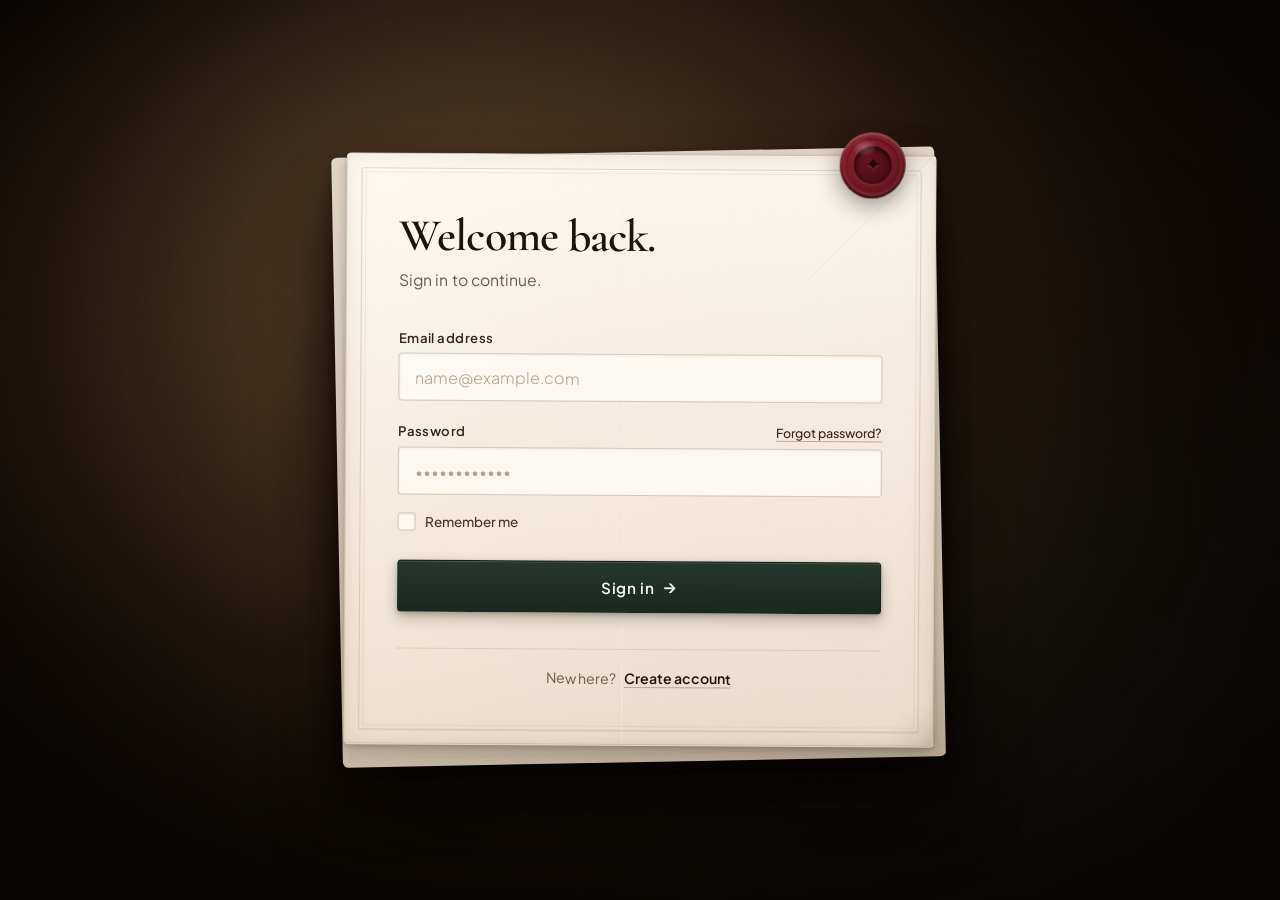
==== index.html @ 602f5639 "feat: add responsive Victorian login experience" ====
<!DOCTYPE html>
<html lang="en">
<head>
  <meta charset="UTF-8">
  <meta name="viewport" content="width=device-width, initial-scale=1.0">
  <meta name="description" content="Sign in to your account.">
  <title>Sign In</title>
  <link rel="preconnect" href="https://fonts.googleapis.com">
  <link rel="preconnect" href="https://fonts.gstatic.com" crossorigin>
  <link href="https://fonts.googleapis.com/css2?family=Cormorant+Garamond:ital,wght@0,500;0,600;0,700;1,500;1,600&family=Plus+Jakarta+Sans:wght@400;500;600;700&display=swap" rel="stylesheet">
  <link rel="stylesheet" href="style.css">
</head>
<body>
  <!-- Atmospheric Writing Desk Viewport -->
  <div class="desk-viewport">
    
    <!-- Directional Evening Lamp Illumination Falling Across the Desk -->
    <div class="desk-lamp-glow" aria-hidden="true"></div>
    <div class="desk-wood-grain" aria-hidden="true"></div>
    <div class="desk-vignette" aria-hidden="true"></div>

    <!-- The Correspondence Composition -->
    <main class="correspondence-scene">
      
      <!-- Backing Paper Layer (Physical Depth & Natural Offset) -->
      <div class="paper-backing-layer" aria-hidden="true">
        <div class="backing-border"></div>
      </div>

      <!-- Main Object: Preserved Stationery Sheet -->
      <article class="parchment-sheet" aria-labelledby="page-headline">
        
        <!-- Physical Paper Texture, Faint Creases, Corner Curl & Edge Aging -->
        <div class="paper-surface-tooth" aria-hidden="true"></div>
        <div class="paper-crease-vertical" aria-hidden="true"></div>
        <div class="paper-crease-diagonal" aria-hidden="true"></div>
        <div class="paper-edge-shading" aria-hidden="true"></div>
        <div class="paper-corner-curl" aria-hidden="true"></div>
        <div class="paper-lamp-sheen" aria-hidden="true"></div>
        <div class="letterpress-ornamental-frame" aria-hidden="true"></div>

        <!-- Tactile Rich Burgundy Wax Seal (Physical Pressed Paper Overlap) -->
        <aside class="wax-seal" aria-label="Wax Seal Accent">
          <div class="seal-wax-disc">
            <div class="seal-wax-rim" aria-hidden="true"></div>
            <div class="seal-crest-center">
              <span class="seal-monogram" aria-hidden="true">✦</span>
            </div>
            <div class="seal-shimmer" aria-hidden="true"></div>
          </div>
        </aside>

        <!-- Interior Content Surface -->
        <div class="sheet-content">
          
          <!-- Editorial Heading Hierarchy -->
          <header class="sheet-header">
            <div class="titles-block">
              <h1 id="page-headline" class="headline-text">Welcome back.</h1>
              <p class="subheadline-text">Sign in to continue.</p>
            </div>
          </header>

          <!-- Modern Authentication Form on Fine Parchment -->
          <form class="sheet-form" action="#" method="POST" novalidate>
            
            <!-- Email Address Field -->
            <div class="form-row">
              <label for="email" class="ink-label">Email address</label>
              <div class="ink-input-wrapper">
                <input 
                  type="email" 
                  id="email" 
                  name="email" 
                  class="ink-input" 
                  placeholder="name@example.com" 
                  autocomplete="username" 
                  spellcheck="false"
                  required
                >
                <span class="ink-ruling-glow" aria-hidden="true"></span>
              </div>
            </div>

            <!-- Password Field -->
            <div class="form-row">
              <div class="label-split">
                <label for="password" class="ink-label">Password</label>
                <a href="#forgot" class="ink-link ink-link--aside">Forgot password?</a>
              </div>
              <div class="ink-input-wrapper">
                <input 
                  type="password" 
                  id="password" 
                  name="password" 
                  class="ink-input" 
                  placeholder="••••••••••••" 
                  autocomplete="current-password" 
                  required
                >
                <span class="ink-ruling-glow" aria-hidden="true"></span>
              </div>
            </div>

            <!-- Remember me auxiliary option -->
            <div class="form-auxiliary">
              <label class="parchment-checkbox" for="remember-me">
                <input type="checkbox" id="remember-me" name="remember" class="checkbox-native">
                <span class="checkbox-box" aria-hidden="true">
                  <svg class="checkbox-tick" viewBox="0 0 14 14" fill="none">
                    <path d="M2.5 7.5L5.5 10.5L11.5 3.5" stroke="currentColor" stroke-width="1.8" stroke-linecap="round" stroke-linejoin="round"/>
                  </svg>
                </span>
                <span class="checkbox-text">Remember me</span>
              </label>
            </div>

            <!-- Primary Action Button -->
            <div class="form-action">
              <button type="submit" class="sheet-button" id="signin-button">
                <span class="btn-text">Sign in</span>
                <span class="btn-arrow" aria-hidden="true">→</span>
              </button>
            </div>

          </form>

          <!-- Sheet Footer Navigation -->
          <footer class="sheet-footer">
            <div class="navigation-switch">
              <span class="switch-prompt">New here?</span>
              <a href="register.html" class="ink-link ink-link--prominent" id="register-nav-link">Create account</a>
            </div>
          </footer>

        </div>
      </article>

    </main>
  </div>
</body>
</html>
---- style.css ----
/* ==========================================================================
   THE CORRESPONDENCE AUTHENTICATION SYSTEM
   Physical Parchment Stationery on a Victorian Writing Desk
   Strictly Pure CSS3 — Zero JavaScript / Frameworks
   ========================================================================== */

/* --------------------------------------------------------------------------
   1. DESIGN TOKENS & TYPOGRAPHY
   -------------------------------------------------------------------------- */
:root {
  /* Victorian Study & Dark Walnut Writing Surface */
  --desk-charcoal: #0b0806;
  --desk-walnut-deep: #160e09;
  --desk-walnut-mid: #22140c;
  --desk-mahogany-glow: #2c180e;
  --desk-olive-undertone: #131610;
  --desk-shadow-vignette: rgba(6, 4, 2, 0.92);

  /* Directional Lamp / Candle Illumination (Upper-Left Falloff) */
  --lamp-amber-warm: rgba(255, 218, 142, 0.24);
  --lamp-honey-soft: rgba(230, 168, 85, 0.12);
  --lamp-sheen-line: rgba(255, 248, 225, 0.16);

  /* Backing Paper Layer (Physical Depth & Organic Shift) */
  --backing-paper-base: #e4d8c8;
  --backing-paper-edge: #cbbea9;
  --backing-shadow-desk: rgba(8, 5, 3, 0.68);

  /* Main Preserved Stationery: Fine Warm Ivory Parchment */
  --parchment-top-highlight: #fbf7ef;
  --parchment-body: #f5ece0;
  --parchment-body-shade: #ebdccb;
  --parchment-border: rgba(160, 125, 90, 0.32);
  --parchment-edge-oxidation: rgba(145, 110, 75, 0.16);

  /* Subtle Creases, Handling Marks & Corner Shadow */
  --crease-line-shadow: rgba(80, 55, 35, 0.05);
  --crease-line-highlight: rgba(255, 255, 255, 0.38);
  --corner-curl-shadow: rgba(35, 20, 12, 0.12);

  /* Iron-Gall Ink & Period Typography Tones */
  --ink-heading: #1e130a;
  --ink-secondary: #382517;
  --ink-body: #483424;
  --ink-muted: #6f5947;
  --ink-subtle: #96806c;
  --ink-placeholder: #a89481;
  --ink-border-input: rgba(80, 55, 35, 0.24);
  --ink-border-hover: rgba(80, 55, 35, 0.44);
  --ink-border-focus: #523520;
  --ink-focus-ring: rgba(185, 140, 65, 0.22);

  /* Primary Action Button: Deep Forest Ink Material */
  --btn-forest-top: #25372d;
  --btn-forest-base: #1b2820;
  --btn-forest-hover: #2e4337;
  --btn-forest-active: #141f18;
  --btn-text-cream: #faf6f0;

  /* Pressed Burgundy Wax Seal */
  --seal-base: #5a141c;
  --seal-mid: #781c26;
  --seal-top: #8c222e;
  --seal-rim: #420b11;
  --seal-emboss-deep: #2e060a;
  --seal-highlight: rgba(255, 215, 195, 0.35);
  --seal-shadow-drop: rgba(18, 4, 7, 0.45);

  /* Typographic Hierarchy: Old-World Display + Modern Functional UI */
  --font-role-display: 'Cormorant Garamond', 'Georgia', 'Garamond', serif;
  --font-role-ui: 'Plus Jakarta Sans', -apple-system, BlinkMacSystemFont, 'Segoe UI', Roboto, sans-serif;

  /* Motion & Transitions */
  --ease-natural: cubic-bezier(0.16, 1, 0.3, 1);
  --transition-fast: 0.2s var(--ease-natural);
  --transition-base: 0.35s var(--ease-natural);
  --transition-slow: 0.75s var(--ease-natural);
}

/* --------------------------------------------------------------------------
   2. GLOBAL RESET & BASE RULES
   -------------------------------------------------------------------------- */
*,
*::before,
*::after {
  box-sizing: border-box;
  margin: 0;
  padding: 0;
}

html {
  font-size: 16px;
  line-height: 1.5;
  -webkit-text-size-adjust: 100%;
  -webkit-font-smoothing: antialiased;
  -moz-osx-font-smoothing: grayscale;
  background-color: var(--desk-charcoal);
  color: var(--ink-body);
  font-family: var(--font-role-ui);
  min-height: 100%;
}

body {
  min-height: 100vh;
  min-height: 100dvh;
  position: relative;
  background-color: var(--desk-charcoal);
  overflow-x: hidden;
  display: flex;
  flex-direction: column;
}

:focus-visible {
  outline: 2px solid var(--ink-border-focus);
  outline-offset: 3px;
}

/* --------------------------------------------------------------------------
   3. THE WRITING DESK ENVIRONMENT & WARM EVENING LIGHTING
   -------------------------------------------------------------------------- */
.desk-viewport {
  position: relative;
  width: 100%;
  min-height: 100vh;
  min-height: 100dvh;
  display: flex;
  align-items: center;
  justify-content: center;
  padding: clamp(1.5rem, 4vw, 3.25rem) clamp(1rem, 3vw, 2.25rem);
  isolation: isolate;
  background-color: var(--desk-charcoal);
  /* Physical dark walnut writing surface with subtle olive & mahogany undertones */
  background-image:
    radial-gradient(ellipse 1000px 800px at 20% 10%, rgba(68, 40, 24, 0.68) 0%, transparent 70%),
    radial-gradient(ellipse 850px 700px at 85% 85%, rgba(24, 30, 22, 0.45) 0%, transparent 65%),
    linear-gradient(168deg, var(--desk-walnut-mid) 0%, var(--desk-walnut-deep) 45%, var(--desk-charcoal) 100%);
}

/* Single believable warm light source (table lamp / candle outside top-left) */
.desk-lamp-glow {
  position: absolute;
  top: -22%;
  left: 3%;
  width: min(1050px, 105vw);
  height: min(1050px, 105vw);
  border-radius: 50%;
  background: radial-gradient(
    ellipse at 36% 34%,
    var(--lamp-amber-warm) 0%,
    var(--lamp-honey-soft) 48%,
    rgba(58, 32, 16, 0.05) 75%,
    transparent 100%
  );
  filter: blur(95px);
  pointer-events: none;
  z-index: -2;
  animation: lampWarmthDrift 22s ease-in-out infinite alternate;
}

@keyframes lampWarmthDrift {
  0% {
    transform: scale(0.98) translate(0, 0);
    opacity: 0.85;
  }
  50% {
    transform: scale(1.03) translate(14px, -10px);
    opacity: 0.98;
  }
  100% {
    transform: scale(0.99) translate(-8px, 12px);
    opacity: 0.88;
  }
}

/* Directional organic wood grain (no repetitive lines or artificial textures) */
.desk-wood-grain {
  position: absolute;
  inset: 0;
  pointer-events: none;
  background-image:
    repeating-linear-gradient(
      88deg,
      transparent 0px,
      transparent 190px,
      rgba(48, 30, 18, 0.07) 191px,
      transparent 193px
    ),
    radial-gradient(ellipse at 42% 58%, rgba(38, 24, 14, 0.4) 0%, transparent 80%);
  z-index: -1;
  opacity: 0.7;
}

/* Soft study perimeter vignette */
.desk-vignette {
  position: absolute;
  inset: 0;
  pointer-events: none;
  background: radial-gradient(ellipse at 50% 50%, transparent 42%, var(--desk-shadow-vignette) 100%);
  z-index: -1;
}

/* --------------------------------------------------------------------------
   4. THE CORRESPONDENCE COMPOSITION (PHYSICAL DEPTH & LAYERING)
   -------------------------------------------------------------------------- */
.correspondence-scene {
  position: relative;
  width: 100%;
  max-width: 590px;
  margin: 0 auto;
  z-index: 2;
  animation: sheetEntrance 1.1s var(--ease-natural) forwards;
}

@keyframes sheetEntrance {
  from {
    opacity: 0;
    transform: translateY(20px) scale(0.985);
  }
  to {
    opacity: 1;
    transform: translateY(0) scale(1);
  }
}

/* --------------------------------------------------------------------------
   5. BACKING PAPER LAYER (ORGANIC SECONDARY SHEET OFFSET)
   -------------------------------------------------------------------------- */
.paper-backing-layer {
  position: absolute;
  inset: -6px -8px -12px -5px;
  /* Slightly shifted & counter-rotated for tangible layered physical depth */
  transform: rotate(-1.1deg) translate(-3px, 4px);
  background: linear-gradient(
    172deg,
    var(--backing-paper-base) 0%,
    var(--backing-paper-edge) 85%,
    #baa995 100%
  );
  /* Organic slightly asymmetric border radii */
  border-radius: 6px 4px 7px 5px / 5px 7px 4px 6px;
  /* Deep multi-layered contact and cast shadow onto the desk */
  box-shadow:
    0 4px 8px -2px rgba(12, 7, 4, 0.5),
    0 16px 32px -8px rgba(10, 6, 3, 0.65),
    0 36px 64px -14px rgba(8, 4, 2, 0.75),
    0 60px 90px -20px rgba(5, 3, 2, 0.85);
  z-index: 1;
  pointer-events: none;
  overflow: hidden;
}

.backing-border {
  position: absolute;
  inset: 8px;
  border: 1px dashed rgba(155, 130, 105, 0.32);
  border-radius: 4px;
  opacity: 0.55;
}

/* --------------------------------------------------------------------------
   6. MAIN PARCHMENT SHEET (REAL PHYSICAL STATIONERY)
   -------------------------------------------------------------------------- */
.parchment-sheet {
  position: relative;
  width: 100%;
  /* Asymmetric organic perimeter: real cut stationery, slightly imperfect */
  border-radius: 5px 3px 6px 4px / 4px 6px 3px 5px;
  /* Very slight, natural resting angle on the desk */
  transform: rotate(0.35deg);
  background: linear-gradient(
    176deg,
    var(--parchment-top-highlight) 0%,
    var(--parchment-body) 42%,
    var(--parchment-body-shade) 100%
  );
  /* Realistic contact shadow resting on the backing sheet */
  box-shadow:
    0 2px 5px rgba(22, 14, 8, 0.16),
    0 8px 18px rgba(16, 9, 5, 0.2),
    inset 0 1px 0 rgba(255, 255, 255, 0.75),
    inset 0 -1px 0 rgba(135, 105, 75, 0.22);
  border: 1px solid var(--parchment-border);
  z-index: 2;
  overflow: visible;
  transition: transform var(--transition-base), box-shadow var(--transition-base);
}

/* Natural fine paper tooth / fibrous stippling */
.paper-surface-tooth {
  position: absolute;
  inset: 0;
  border-radius: inherit;
  pointer-events: none;
  background-image:
    radial-gradient(circle at 45% 45%, rgba(110, 80, 50, 0.022) 1px, transparent 1px),
    radial-gradient(circle at 25% 75%, rgba(110, 80, 50, 0.018) 1px, transparent 1px);
  background-size: 22px 22px, 34px 34px;
  opacity: 0.85;
  mix-blend-mode: multiply;
  z-index: 1;
}

/* Faint Vertical Crease Line (Fold mark across the sheet) */
.paper-crease-vertical {
  position: absolute;
  top: 0;
  bottom: 0;
  left: 47%;
  width: 2px;
  pointer-events: none;
  background: linear-gradient(
    90deg,
    var(--crease-line-shadow) 0%,
    var(--crease-line-highlight) 50%,
    transparent 100%
  );
  opacity: 0.75;
  z-index: 1;
}

/* Faint Diagonal Handling Crease (Subtle upper corner mark) */
.paper-crease-diagonal {
  position: absolute;
  top: 0;
  right: 0;
  width: 130px;
  height: 130px;
  pointer-events: none;
  background: linear-gradient(
    135deg,
    transparent 48%,
    var(--crease-line-shadow) 49%,
    var(--crease-line-highlight) 50%,
    transparent 52%
  );
  opacity: 0.6;
  z-index: 1;
}

/* Gentle Perimeter Deckled Discoloration (Natural paper edge aging) */
.paper-edge-shading {
  position: absolute;
  inset: 0;
  border-radius: inherit;
  pointer-events: none;
  box-shadow:
    inset 0 0 28px var(--parchment-edge-oxidation),
    inset 0 0 8px rgba(120, 85, 55, 0.08);
  z-index: 1;
}

/* Gentle Corner Curling / Shadow Variation (Bottom-Right Lift) */
.paper-corner-curl {
  position: absolute;
  bottom: 0;
  right: 0;
  width: 48px;
  height: 48px;
  pointer-events: none;
  background: radial-gradient(
    circle at 100% 100%,
    var(--corner-curl-shadow) 0%,
    rgba(35, 20, 12, 0.03) 42%,
    transparent 70%
  );
  border-bottom-right-radius: inherit;
  z-index: 1;
}

/* Directional Warm Lamp Sheen across the Paper Face */
.paper-lamp-sheen {
  position: absolute;
  inset: 0;
  border-radius: inherit;
  pointer-events: none;
  background: linear-gradient(
    125deg,
    rgba(255, 252, 240, 0.45) 0%,
    rgba(255, 245, 222, 0.15) 35%,
    transparent 70%
  );
  z-index: 1;
}

/* Refined Blind-Debossed / Letterpress Ornamental Inner Frame */
.letterpress-ornamental-frame {
  position: absolute;
  inset: 14px;
  border: 1px solid rgba(170, 135, 95, 0.28);
  border-radius: 2px;
  pointer-events: none;
  box-shadow:
    inset 0 1px 1px rgba(255, 255, 255, 0.65),
    0 1px 1px rgba(100, 70, 45, 0.08);
  z-index: 1;
}

.letterpress-ornamental-frame::before {
  content: "";
  position: absolute;
  inset: 3px;
  border: 1px solid rgba(170, 135, 95, 0.12);
}

/* --------------------------------------------------------------------------
   7. TACTILE RICH BURGUNDY WAX SEAL (PHYSICAL OVERLAP)
   -------------------------------------------------------------------------- */
.wax-seal {
  position: absolute;
  top: -24px;
  right: 30px;
  width: 66px;
  height: 66px;
  z-index: 10;
  pointer-events: auto;
  cursor: pointer;
  filter: drop-shadow(0 6px 12px var(--seal-shadow-drop));
  transition: transform var(--transition-fast), filter var(--transition-fast);
}

.wax-seal:hover {
  transform: translateY(-2px) scale(1.02);
  filter: drop-shadow(0 8px 16px rgba(16, 3, 6, 0.52));
}

.seal-wax-disc {
  position: relative;
  width: 100%;
  height: 100%;
  /* Asymmetric organic perimeter simulating real pressed wax spread */
  border-radius: 49% 51% 52% 48% / 50% 48% 52% 50%;
  background: radial-gradient(
    circle at 36% 32%,
    var(--seal-top) 0%,
    var(--seal-mid) 40%,
    var(--seal-base) 75%,
    var(--seal-rim) 100%
  );
  box-shadow:
    inset 0 2px 3px var(--seal-highlight),
    inset 0 -2px 3px rgba(25, 3, 6, 0.65);
  display: flex;
  align-items: center;
  justify-content: center;
}

.seal-wax-rim {
  position: absolute;
  inset: 4px;
  border-radius: 48% 52% 50% 50% / 51% 49% 51% 49%;
  border: 2px solid rgba(140, 35, 45, 0.45);
  box-shadow:
    0 1px 2px rgba(255, 215, 195, 0.25),
    inset 0 1px 2px rgba(25, 4, 7, 0.55);
  pointer-events: none;
}

.seal-crest-center {
  position: relative;
  width: 38px;
  height: 38px;
  border-radius: 50%;
  background: radial-gradient(circle at 40% 40%, #68151f 0%, #420a11 85%, #2e0509 100%);
  box-shadow:
    inset 0 2px 4px rgba(16, 2, 4, 0.85),
    0 1px 1px rgba(255, 210, 190, 0.2);
  display: flex;
  align-items: center;
  justify-content: center;
}

.seal-monogram {
  font-size: 1.1rem;
  color: #2b0407;
  text-shadow:
    0 1px 0 rgba(255, 195, 175, 0.35),
    0 -1px 0 rgba(12, 1, 3, 0.95);
  line-height: 1;
  user-select: none;
}

.seal-shimmer {
  position: absolute;
  top: 10%;
  left: 20%;
  width: 35%;
  height: 25%;
  border-radius: 50%;
  background: radial-gradient(ellipse, rgba(255, 235, 225, 0.28) 0%, transparent 80%);
  pointer-events: none;
}

/* --------------------------------------------------------------------------
   8. SHEET CONTENT CONTAINER & STRICT INTERNAL ALIGNMENT
   -------------------------------------------------------------------------- */
.sheet-content {
  position: relative;
  z-index: 5;
  padding: clamp(2.25rem, 5vw, 3.5rem) clamp(1.75rem, 5vw, 3.25rem);
  display: flex;
  flex-direction: column;
  gap: clamp(1.6rem, 3.5vw, 2.25rem);
}

/* --------------------------------------------------------------------------
   9. TYPOGRAPHY HIERARCHY: LITERARY EDITORIAL DISPLAY + MODERN FUNCTIONAL UI
   -------------------------------------------------------------------------- */
.sheet-header {
  display: flex;
  flex-direction: column;
}

.titles-block {
  display: flex;
  flex-direction: column;
  gap: 0.35rem;
}

/* High-Contrast Literary Editorial Serif */
.headline-text {
  font-family: var(--font-role-display);
  font-size: clamp(2.2rem, 5.2vw, 2.85rem);
  font-weight: 600;
  color: var(--ink-heading);
  line-height: 1.15;
  letter-spacing: -0.02em;
  font-feature-settings: "kern" 1, "liga" 1;
  text-shadow: 0 1px 0 rgba(255, 255, 255, 0.45);
}

/* Quieter, highly readable supporting text */
.subheadline-text {
  font-family: var(--font-role-ui);
  font-size: clamp(0.9rem, 2vw, 0.98rem);
  font-weight: 400;
  color: var(--ink-muted);
  line-height: 1.5;
  letter-spacing: 0.005em;
}

/* --------------------------------------------------------------------------
   10. AUTHENTICATION FORM DESIGN (INTEGRATED INTO PARCHMENT)
   -------------------------------------------------------------------------- */
.sheet-form {
  display: flex;
  flex-direction: column;
  gap: 1.25rem;
}

.form-row {
  display: flex;
  flex-direction: column;
  gap: 0.38rem;
}

.label-split {
  display: flex;
  align-items: baseline;
  justify-content: space-between;
  gap: var(--space-xs);
}

/* Functional UI: Clean Modern Sans-Serif Labels */
.ink-label {
  font-family: var(--font-role-ui);
  font-size: 0.82rem;
  font-weight: 600;
  letter-spacing: 0.035em;
  color: var(--ink-secondary);
  cursor: pointer;
}

.ink-input-wrapper {
  position: relative;
  width: 100%;
}

/* Fine Ink-Bordered Inputs Belonging Visually to the Parchment */
.ink-input {
  width: 100%;
  height: 48px;
  padding: 0 1rem;
  font-family: var(--font-role-ui);
  font-size: 1rem;
  font-weight: 400;
  color: var(--ink-heading);
  background-color: rgba(255, 253, 248, 0.72);
  border: 1px solid var(--ink-border-input);
  border-radius: 4px;
  outline: none;
  box-shadow: inset 0 1px 3px rgba(60, 40, 25, 0.06);
  transition:
    border-color var(--transition-fast),
    background-color var(--transition-fast),
    box-shadow var(--transition-fast);
  -webkit-appearance: none;
  appearance: none;
}

.ink-input::placeholder {
  color: var(--ink-placeholder);
  font-weight: 300;
  opacity: 0.85;
}

.ink-input:hover {
  border-color: var(--ink-border-hover);
  background-color: rgba(255, 254, 250, 0.9);
}

.ink-input:focus {
  border-color: var(--ink-border-focus);
  background-color: #ffffff;
  box-shadow:
    0 0 0 3px var(--ink-focus-ring),
    inset 0 1px 2px rgba(60, 40, 25, 0.04);
}

/* Subtle glow / ruling line under input on focus */
.ink-ruling-glow {
  position: absolute;
  bottom: 0;
  left: 6%;
  right: 6%;
  height: 1px;
  background: linear-gradient(90deg, transparent, rgba(165, 125, 65, 0.65), transparent);
  opacity: 0;
  transform: scaleX(0.7);
  transition: opacity var(--transition-fast), transform var(--transition-fast);
  pointer-events: none;
}

.ink-input:focus + .ink-ruling-glow {
  opacity: 1;
  transform: scaleX(1);
}

/* Links inside the form */
.ink-link {
  font-family: var(--font-role-ui);
  color: var(--ink-secondary);
  text-decoration: underline;
  text-decoration-color: rgba(85, 60, 40, 0.35);
  text-underline-offset: 3px;
  transition: color var(--transition-fast), text-decoration-color var(--transition-fast);
}

.ink-link:hover {
  color: var(--ink-heading);
  text-decoration-color: var(--ink-heading);
}

.ink-link--aside {
  font-size: 0.78rem;
  font-weight: 500;
}

/* Checkbox auxiliary row */
.form-auxiliary {
  display: flex;
  align-items: center;
  margin-top: -0.2rem;
}

.parchment-checkbox {
  display: inline-flex;
  align-items: center;
  gap: 0.6rem;
  cursor: pointer;
  user-select: none;
}

.checkbox-native {
  position: absolute;
  opacity: 0;
  width: 0;
  height: 0;
}

.checkbox-box {
  width: 18px;
  height: 18px;
  border: 1px solid var(--ink-border-input);
  border-radius: 3px;
  background-color: rgba(255, 253, 248, 0.75);
  box-shadow: inset 0 1px 2px rgba(60, 40, 25, 0.08);
  display: flex;
  align-items: center;
  justify-content: center;
  transition:
    border-color var(--transition-fast),
    background-color var(--transition-fast),
    box-shadow var(--transition-fast);
  flex-shrink: 0;
}

.checkbox-tick {
  width: 12px;
  height: 12px;
  color: var(--btn-text-cream);
  opacity: 0;
  transform: scale(0.6);
  transition: opacity var(--transition-fast), transform var(--transition-fast);
}

.checkbox-native:checked + .checkbox-box {
  background-color: var(--btn-forest-base);
  border-color: var(--btn-forest-base);
}

.checkbox-native:checked + .checkbox-box .checkbox-tick {
  opacity: 1;
  transform: scale(1);
}

.checkbox-native:focus-visible + .checkbox-box {
  outline: 2px solid var(--ink-border-focus);
  outline-offset: 2px;
}

.checkbox-text {
  font-family: var(--font-role-ui);
  font-size: 0.84rem;
  font-weight: 500;
  color: var(--ink-body);
}

/* --------------------------------------------------------------------------
   11. PRIMARY ACTION BUTTON (DEEP FOREST INK MATERIAL)
   -------------------------------------------------------------------------- */
.form-action {
  margin-top: 0.5rem;
}

.sheet-button {
  width: 100%;
  height: 52px;
  background: linear-gradient(180deg, var(--btn-forest-top) 0%, var(--btn-forest-base) 100%);
  color: var(--btn-text-cream);
  border: 1px solid rgba(18, 28, 22, 0.65);
  border-radius: 4px;
  font-family: var(--font-role-ui);
  font-size: 0.95rem;
  font-weight: 600;
  letter-spacing: 0.04em;
  display: inline-flex;
  align-items: center;
  justify-content: center;
  gap: 0.55rem;
  cursor: pointer;
  box-shadow:
    0 2px 4px rgba(20, 15, 10, 0.18),
    0 6px 14px rgba(15, 20, 16, 0.25),
    inset 0 1px 0 rgba(255, 255, 255, 0.16);
  transition:
    background-color var(--transition-fast),
    transform var(--transition-fast),
    box-shadow var(--transition-fast);
}

.sheet-button:hover {
  background: linear-gradient(180deg, #2c4236 0%, var(--btn-forest-hover) 100%);
  transform: translateY(-1.5px);
  box-shadow:
    0 4px 8px rgba(20, 15, 10, 0.22),
    0 10px 22px rgba(15, 20, 16, 0.32),
    inset 0 1px 0 rgba(255, 255, 255, 0.22);
}

.sheet-button:hover .btn-arrow {
  transform: translateX(4px);
}

.sheet-button:active {
  transform: translateY(1px);
  box-shadow:
    0 1px 3px rgba(20, 15, 10, 0.2),
    inset 0 1px 2px rgba(0, 0, 0, 0.3);
}

.btn-arrow {
  font-size: 1.1rem;
  line-height: 1;
  transition: transform var(--transition-fast);
}

/* --------------------------------------------------------------------------
   12. SHEET FOOTER & CLEAN NAVIGATION SWITCH
   -------------------------------------------------------------------------- */
.sheet-footer {
  display: flex;
  align-items: center;
  justify-content: center;
  padding-top: 1.1rem;
  border-top: 1px solid rgba(165, 130, 95, 0.22);
}

.navigation-switch {
  display: flex;
  align-items: baseline;
  gap: 0.45rem;
  font-size: 0.88rem;
}

.switch-prompt {
  color: var(--ink-muted);
  font-weight: 400;
}

.ink-link--prominent {
  font-weight: 600;
  color: var(--ink-heading);
}

/* --------------------------------------------------------------------------
   13. MOBILE RESPONSIVENESS (PRIMARY REQUIREMENT: 320px - 768px)
   -------------------------------------------------------------------------- */
@media (max-width: 680px) {
  .desk-viewport {
    padding: 1.25rem 0.85rem;
    align-items: flex-start;
  }

  .correspondence-scene {
    max-width: 100%;
    margin-top: 0.5rem;
  }

  /* Keep organic layering subtle on mobile to ensure zero overflow */
  .paper-backing-layer {
    inset: -3px -4px -6px -3px;
    transform: rotate(-0.6deg) translate(-2px, 3px);
  }

  .parchment-sheet {
    transform: rotate(0.2deg);
  }

  /* Responsive seal positioned safely over the edge */
  .wax-seal {
    top: -18px;
    right: 18px;
    width: 54px;
    height: 54px;
  }

  .seal-crest-center {
    width: 30px;
    height: 30px;
  }

  .seal-monogram {
    font-size: 0.95rem;
  }

  .sheet-content {
    padding: 2.25rem 1.35rem 1.65rem 1.35rem;
    gap: 1.4rem;
  }

  .letterpress-ornamental-frame {
    inset: 8px;
  }

  .headline-text {
    font-size: 2rem;
  }

  .ink-input {
    height: 48px;
    font-size: 1rem; /* Prevents unwanted iOS auto-zoom */
  }

  .sheet-button {
    height: 50px;
    font-size: 0.95rem;
  }
}

/* Extra small mobile screens (320px - 380px) */
@media (max-width: 380px) {
  .desk-viewport {
    padding: 0.85rem 0.5rem;
  }

  .sheet-content {
    padding: 1.85rem 1rem 1.35rem 1rem;
    gap: 1.2rem;
  }

  .wax-seal {
    top: -14px;
    right: 12px;
    width: 46px;
    height: 46px;
  }

  .seal-crest-center {
    width: 26px;
    height: 26px;
  }

  .seal-monogram {
    font-size: 0.85rem;
  }

  .headline-text {
    font-size: 1.75rem;
  }

  .sheet-form {
    gap: 1rem;
  }
}

/* --------------------------------------------------------------------------
   14. ACCESSIBILITY & PREFERS-REDUCED-MOTION
   -------------------------------------------------------------------------- */
@media (prefers-reduced-motion: reduce) {
  *,
  *::before,
  *::after {
    animation-duration: 0.01ms !important;
    animation-iteration-count: 1 !important;
    transition-duration: 0.01ms !important;
    scroll-behavior: auto !important;
  }

  .desk-lamp-glow {
    animation: none;
  }

  .correspondence-scene {
    animation: none;
  }
}
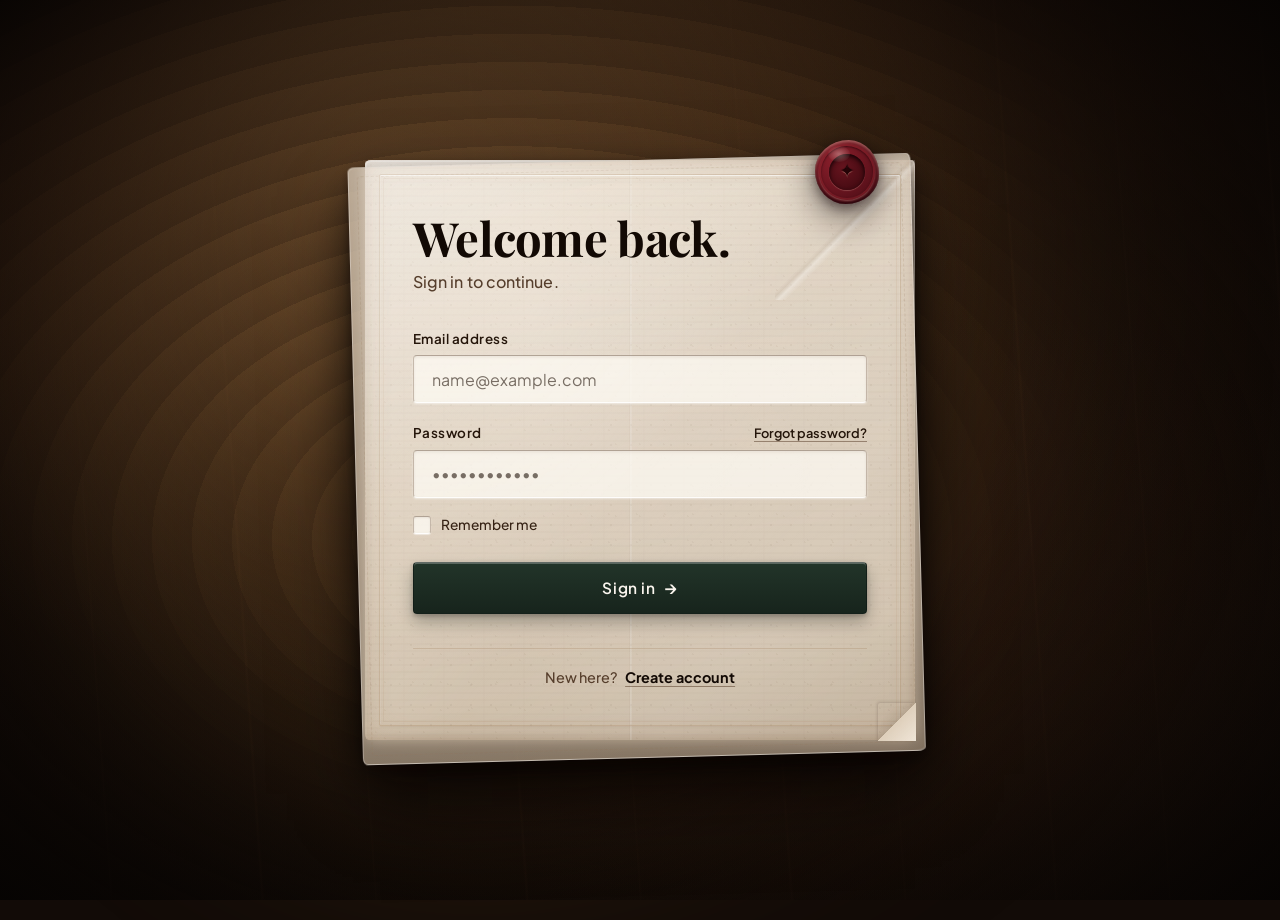
==== commit 75b19e3c: "polish: refine Victorian login experience" ====
--- a/index.html
+++ b/index.html
@@ -7,7 +7,7 @@
   <title>Sign In</title>
   <link rel="preconnect" href="https://fonts.googleapis.com">
   <link rel="preconnect" href="https://fonts.gstatic.com" crossorigin>
-  <link href="https://fonts.googleapis.com/css2?family=Cormorant+Garamond:ital,wght@0,500;0,600;0,700;1,500;1,600&family=Plus+Jakarta+Sans:wght@400;500;600;700&display=swap" rel="stylesheet">
+  <link href="https://fonts.googleapis.com/css2?family=Cormorant+Garamond:ital,wght@0,500;0,600;0,700;1,500;1,600&family=Playfair+Display:ital,wght@0,600;0,700;1,600&family=Plus+Jakarta+Sans:wght@400;500;600;700&display=swap" rel="stylesheet">
   <link rel="stylesheet" href="style.css">
 </head>
 <body>
--- a/style.css
+++ b/style.css
@@ -1,6 +1,7 @@
 /* ==========================================================================
    THE CORRESPONDENCE AUTHENTICATION SYSTEM
-   Physical Parchment Stationery on a Victorian Writing Desk
+   Physical Victorian Stationery on a Dark Walnut Writing Desk
+   Crystal-Clear Typography Architecture + Isolated Glassmorphic Background Layers
    Strictly Pure CSS3 — Zero JavaScript / Frameworks
    ========================================================================== */
 
@@ -8,66 +9,66 @@
    1. DESIGN TOKENS & TYPOGRAPHY
    -------------------------------------------------------------------------- */
 :root {
-  /* Victorian Study & Dark Walnut Writing Surface */
-  --desk-charcoal: #0b0806;
-  --desk-walnut-deep: #160e09;
-  --desk-walnut-mid: #22140c;
-  --desk-mahogany-glow: #2c180e;
-  --desk-olive-undertone: #131610;
-  --desk-shadow-vignette: rgba(6, 4, 2, 0.92);
-
-  /* Directional Lamp / Candle Illumination (Upper-Left Falloff) */
-  --lamp-amber-warm: rgba(255, 218, 142, 0.24);
-  --lamp-honey-soft: rgba(230, 168, 85, 0.12);
-  --lamp-sheen-line: rgba(255, 248, 225, 0.16);
-
-  /* Backing Paper Layer (Physical Depth & Organic Shift) */
-  --backing-paper-base: #e4d8c8;
-  --backing-paper-edge: #cbbea9;
-  --backing-shadow-desk: rgba(8, 5, 3, 0.68);
-
-  /* Main Preserved Stationery: Fine Warm Ivory Parchment */
-  --parchment-top-highlight: #fbf7ef;
-  --parchment-body: #f5ece0;
-  --parchment-body-shade: #ebdccb;
-  --parchment-border: rgba(160, 125, 90, 0.32);
-  --parchment-edge-oxidation: rgba(145, 110, 75, 0.16);
-
-  /* Subtle Creases, Handling Marks & Corner Shadow */
-  --crease-line-shadow: rgba(80, 55, 35, 0.05);
-  --crease-line-highlight: rgba(255, 255, 255, 0.38);
-  --corner-curl-shadow: rgba(35, 20, 12, 0.12);
-
-  /* Iron-Gall Ink & Period Typography Tones */
-  --ink-heading: #1e130a;
-  --ink-secondary: #382517;
-  --ink-body: #483424;
-  --ink-muted: #6f5947;
-  --ink-subtle: #96806c;
-  --ink-placeholder: #a89481;
-  --ink-border-input: rgba(80, 55, 35, 0.24);
-  --ink-border-hover: rgba(80, 55, 35, 0.44);
-  --ink-border-focus: #523520;
-  --ink-focus-ring: rgba(185, 140, 65, 0.22);
-
-  /* Primary Action Button: Deep Forest Ink Material */
-  --btn-forest-top: #25372d;
-  --btn-forest-base: #1b2820;
-  --btn-forest-hover: #2e4337;
-  --btn-forest-active: #141f18;
-  --btn-text-cream: #faf6f0;
+  /* Rich Victorian Study & Dark Walnut Writing Surface */
+  --desk-base: #120b07;
+  --desk-walnut-deep: #1b1009;
+  --desk-walnut-mid: #28170e;
+  --desk-mahogany-warm: #361c10;
+  --desk-shadow-deep: rgba(5, 3, 2, 0.94);
+
+  /* Warm Ambient Table Lamp / Candlelight (Upper-Left Falloff) */
+  --lamp-glow-amber: rgba(255, 214, 132, 0.28);
+  --lamp-glow-honey: rgba(230, 160, 75, 0.16);
+  --lamp-pool-warm: rgba(110, 65, 35, 0.65);
+
+  /* Backing Paper Layer (Physical Underlay & Depth) */
+  --backing-paper-top: rgba(224, 210, 192, 0.72);
+  --backing-paper-edge: rgba(198, 182, 160, 0.64);
+  --backing-paper-bottom: rgba(176, 158, 136, 0.68);
+  --backing-shadow-desk: rgba(8, 4, 2, 0.72);
+
+  /* Main Preserved Stationery: Warm Ivory Parchment with Translucent Glassmorphism */
+  --parchment-top: rgba(252, 247, 238, 0.86);
+  --parchment-mid: rgba(244, 234, 220, 0.80);
+  --parchment-bottom: rgba(234, 219, 201, 0.84);
+  --parchment-border-top: rgba(255, 255, 255, 0.65);
+  --parchment-border-side: rgba(255, 255, 255, 0.38);
+  --parchment-border-bottom: rgba(140, 105, 75, 0.32);
+
+  /* Tactile Physical Paper Highlights & Aging */
+  --paper-crease-dark: rgba(75, 50, 30, 0.08);
+  --paper-crease-light: rgba(255, 255, 255, 0.42);
+  --paper-edge-discolor: rgba(145, 105, 68, 0.18);
+  --paper-dogear-shadow: rgba(30, 16, 8, 0.3);
+
+  /* Deep High-Contrast Iron-Gall Ink (Crisp, Dark, Solid Typography) */
+  --ink-heading: #120904;
+  --ink-secondary: #24150a;
+  --ink-body: #362214;
+  --ink-muted: #563e2c;
+  --ink-subtle: #7a604c;
+  --ink-placeholder: rgba(35, 22, 12, 0.60);
+  --ink-input-border: rgba(90, 60, 36, 0.32);
+  --ink-border-focus: #442a17;
+  --ink-focus-ring: rgba(196, 150, 65, 0.28);
+
+  /* Primary Action Button: Deep Forest Ink */
+  --btn-forest-top: #223429;
+  --btn-forest-base: #17241c;
+  --btn-forest-hover: #2a3f32;
+  --btn-forest-active: #101913;
+  --btn-text-cream: #faf5ee;
 
   /* Pressed Burgundy Wax Seal */
-  --seal-base: #5a141c;
-  --seal-mid: #781c26;
-  --seal-top: #8c222e;
-  --seal-rim: #420b11;
-  --seal-emboss-deep: #2e060a;
-  --seal-highlight: rgba(255, 215, 195, 0.35);
-  --seal-shadow-drop: rgba(18, 4, 7, 0.45);
-
-  /* Typographic Hierarchy: Old-World Display + Modern Functional UI */
-  --font-role-display: 'Cormorant Garamond', 'Georgia', 'Garamond', serif;
+  --seal-top: #8c202c;
+  --seal-mid: #6f1621;
+  --seal-base: #520f18;
+  --seal-rim: #38070d;
+  --seal-emboss-shadow: rgba(14, 2, 4, 0.95);
+  --seal-highlight: rgba(255, 215, 195, 0.38);
+
+  /* Typographic Hierarchy */
+  --font-role-display: 'Playfair Display', 'Cormorant Garamond', 'Georgia', serif;
   --font-role-ui: 'Plus Jakarta Sans', -apple-system, BlinkMacSystemFont, 'Segoe UI', Roboto, sans-serif;
 
   /* Motion & Transitions */
@@ -78,7 +79,7 @@
 }
 
 /* --------------------------------------------------------------------------
-   2. GLOBAL RESET & BASE RULES
+   2. GLOBAL RESET & FOUNDATIONAL BASE
    -------------------------------------------------------------------------- */
 *,
 *::before,
@@ -94,7 +95,8 @@
   -webkit-text-size-adjust: 100%;
   -webkit-font-smoothing: antialiased;
   -moz-osx-font-smoothing: grayscale;
-  background-color: var(--desk-charcoal);
+  text-rendering: optimizeLegibility;
+  background-color: var(--desk-base);
   color: var(--ink-body);
   font-family: var(--font-role-ui);
   min-height: 100%;
@@ -104,7 +106,7 @@
   min-height: 100vh;
   min-height: 100dvh;
   position: relative;
-  background-color: var(--desk-charcoal);
+  background-color: var(--desk-base);
   overflow-x: hidden;
   display: flex;
   flex-direction: column;
@@ -116,7 +118,7 @@
 }
 
 /* --------------------------------------------------------------------------
-   3. THE WRITING DESK ENVIRONMENT & WARM EVENING LIGHTING
+   3. THE WRITING DESK ENVIRONMENT & AMBIENT LAMP LIGHTING
    -------------------------------------------------------------------------- */
 .desk-viewport {
   position: relative;
@@ -126,124 +128,131 @@
   display: flex;
   align-items: center;
   justify-content: center;
-  padding: clamp(1.5rem, 4vw, 3.25rem) clamp(1rem, 3vw, 2.25rem);
+  padding: clamp(1.5rem, 4vw, 3rem) clamp(1rem, 3vw, 2rem);
   isolation: isolate;
-  background-color: var(--desk-charcoal);
-  /* Physical dark walnut writing surface with subtle olive & mahogany undertones */
+  background-color: var(--desk-base);
+  /* Rich dark walnut writing desk with visible directional grain lines & mahogany tone */
   background-image:
-    radial-gradient(ellipse 1000px 800px at 20% 10%, rgba(68, 40, 24, 0.68) 0%, transparent 70%),
-    radial-gradient(ellipse 850px 700px at 85% 85%, rgba(24, 30, 22, 0.45) 0%, transparent 65%),
-    linear-gradient(168deg, var(--desk-walnut-mid) 0%, var(--desk-walnut-deep) 45%, var(--desk-charcoal) 100%);
-}
-
-/* Single believable warm light source (table lamp / candle outside top-left) */
+    radial-gradient(ellipse 950px 800px at 28% 18%, var(--lamp-pool-warm) 0%, transparent 68%),
+    radial-gradient(ellipse 750px 650px at 78% 82%, rgba(48, 28, 16, 0.6) 0%, transparent 65%),
+    repeating-linear-gradient(
+      86deg,
+      transparent 0px,
+      transparent 110px,
+      rgba(42, 25, 15, 0.28) 111px,
+      transparent 113px,
+      transparent 260px,
+      rgba(58, 34, 20, 0.22) 262px,
+      transparent 264px
+    ),
+    linear-gradient(166deg, var(--desk-mahogany-warm) 0%, var(--desk-walnut-deep) 42%, var(--desk-base) 100%);
+}
+
+/* Single warm table lamp / candlelight source from upper-left */
 .desk-lamp-glow {
   position: absolute;
-  top: -22%;
-  left: 3%;
-  width: min(1050px, 105vw);
-  height: min(1050px, 105vw);
+  top: -20%;
+  left: 2%;
+  width: min(1100px, 110vw);
+  height: min(1100px, 110vw);
   border-radius: 50%;
   background: radial-gradient(
-    ellipse at 36% 34%,
-    var(--lamp-amber-warm) 0%,
-    var(--lamp-honey-soft) 48%,
-    rgba(58, 32, 16, 0.05) 75%,
+    ellipse at 35% 35%,
+    var(--lamp-glow-amber) 0%,
+    var(--lamp-glow-honey) 48%,
+    rgba(65, 36, 18, 0.06) 72%,
     transparent 100%
   );
-  filter: blur(95px);
+  filter: blur(85px);
   pointer-events: none;
   z-index: -2;
-  animation: lampWarmthDrift 22s ease-in-out infinite alternate;
-}
-
-@keyframes lampWarmthDrift {
+  animation: lampGlowSway 22s ease-in-out infinite alternate;
+}
+
+@keyframes lampGlowSway {
   0% {
     transform: scale(0.98) translate(0, 0);
-    opacity: 0.85;
+    opacity: 0.88;
   }
   50% {
     transform: scale(1.03) translate(14px, -10px);
-    opacity: 0.98;
+    opacity: 1;
   }
   100% {
-    transform: scale(0.99) translate(-8px, 12px);
-    opacity: 0.88;
-  }
-}
-
-/* Directional organic wood grain (no repetitive lines or artificial textures) */
+    transform: scale(0.99) translate(-8px, 10px);
+    opacity: 0.9;
+  }
+}
+
+/* Fine organic wood pore texture across the desk */
 .desk-wood-grain {
   position: absolute;
   inset: 0;
   pointer-events: none;
   background-image:
-    repeating-linear-gradient(
-      88deg,
-      transparent 0px,
-      transparent 190px,
-      rgba(48, 30, 18, 0.07) 191px,
-      transparent 193px
-    ),
-    radial-gradient(ellipse at 42% 58%, rgba(38, 24, 14, 0.4) 0%, transparent 80%);
+    repeating-radial-gradient(ellipse at 40% 60%, rgba(35, 20, 12, 0.35) 0%, transparent 40px),
+    radial-gradient(ellipse at 50% 50%, rgba(45, 28, 16, 0.4) 0%, transparent 85%);
   z-index: -1;
-  opacity: 0.7;
-}
-
-/* Soft study perimeter vignette */
+  opacity: 0.65;
+}
+
+/* Atmospheric study perimeter vignette */
 .desk-vignette {
   position: absolute;
   inset: 0;
   pointer-events: none;
-  background: radial-gradient(ellipse at 50% 50%, transparent 42%, var(--desk-shadow-vignette) 100%);
+  background: radial-gradient(ellipse at 50% 50%, transparent 38%, var(--desk-shadow-deep) 100%);
   z-index: -1;
 }
 
 /* --------------------------------------------------------------------------
-   4. THE CORRESPONDENCE COMPOSITION (PHYSICAL DEPTH & LAYERING)
+   4. THE CORRESPONDENCE COMPOSITION (BALANCED DESK PLACEMENT)
    -------------------------------------------------------------------------- */
 .correspondence-scene {
   position: relative;
   width: 100%;
-  max-width: 590px;
+  max-width: 550px;
   margin: 0 auto;
   z-index: 2;
-  animation: sheetEntrance 1.1s var(--ease-natural) forwards;
-}
-
-@keyframes sheetEntrance {
+  /* Entrance animation settles cleanly to transform: none for 100% crisp text */
+  animation: sheetSettle 0.9s var(--ease-natural) forwards;
+}
+
+@keyframes sheetSettle {
   from {
     opacity: 0;
-    transform: translateY(20px) scale(0.985);
+    transform: translateY(16px);
   }
   to {
     opacity: 1;
-    transform: translateY(0) scale(1);
-  }
-}
-
-/* --------------------------------------------------------------------------
-   5. BACKING PAPER LAYER (ORGANIC SECONDARY SHEET OFFSET)
+    transform: none;
+  }
+}
+
+/* --------------------------------------------------------------------------
+   5. BACKING PAPER LAYER (TRANSLUCENT PHYSICAL UNDERLAY)
    -------------------------------------------------------------------------- */
 .paper-backing-layer {
   position: absolute;
   inset: -6px -8px -12px -5px;
-  /* Slightly shifted & counter-rotated for tangible layered physical depth */
-  transform: rotate(-1.1deg) translate(-3px, 4px);
+  /* Shifted & counter-rotated to provide organic physical depth beneath the letter */
+  transform: rotate(-1.5deg) translate(-5px, 6px);
   background: linear-gradient(
-    172deg,
-    var(--backing-paper-base) 0%,
-    var(--backing-paper-edge) 85%,
-    #baa995 100%
+    170deg,
+    var(--backing-paper-top) 0%,
+    var(--backing-paper-edge) 80%,
+    var(--backing-paper-bottom) 100%
   );
-  /* Organic slightly asymmetric border radii */
-  border-radius: 6px 4px 7px 5px / 5px 7px 4px 6px;
-  /* Deep multi-layered contact and cast shadow onto the desk */
-  box-shadow:
-    0 4px 8px -2px rgba(12, 7, 4, 0.5),
-    0 16px 32px -8px rgba(10, 6, 3, 0.65),
-    0 36px 64px -14px rgba(8, 4, 2, 0.75),
-    0 60px 90px -20px rgba(5, 3, 2, 0.85);
+  backdrop-filter: blur(8px);
+  -webkit-backdrop-filter: blur(8px);
+  /* Organic asymmetric border radii */
+  border-radius: 7px 4px 8px 5px / 5px 8px 4px 7px;
+  border: 1px solid rgba(255, 255, 255, 0.32);
+  /* Realistic multi-stage cast shadow onto the wooden desk */
+  box-shadow:
+    0 4px 10px -2px rgba(12, 6, 3, 0.55),
+    0 18px 36px -8px var(--backing-shadow-desk),
+    0 40px 75px -14px rgba(6, 3, 2, 0.85);
   z-index: 1;
   pointer-events: none;
   overflow: hidden;
@@ -252,185 +261,261 @@
 .backing-border {
   position: absolute;
   inset: 8px;
-  border: 1px dashed rgba(155, 130, 105, 0.32);
+  border: 1px dashed rgba(145, 115, 85, 0.32);
   border-radius: 4px;
-  opacity: 0.55;
-}
-
-/* --------------------------------------------------------------------------
-   6. MAIN PARCHMENT SHEET (REAL PHYSICAL STATIONERY)
-   -------------------------------------------------------------------------- */
+  opacity: 0.6;
+}
+
+/* --------------------------------------------------------------------------
+   6. MAIN PARCHMENT SHEET (ISOLATED VISUAL SURFACE FOR CRISP TYPOGRAPHY)
+   -------------------------------------------------------------------------- */
+/* Container has NO transform or filter so that text child elements stay completely crisp */
 .parchment-sheet {
   position: relative;
   width: 100%;
-  /* Asymmetric organic perimeter: real cut stationery, slightly imperfect */
-  border-radius: 5px 3px 6px 4px / 4px 6px 3px 5px;
-  /* Very slight, natural resting angle on the desk */
-  transform: rotate(0.35deg);
+  transform: none;
+  overflow: visible;
+  transition: box-shadow var(--transition-base);
+}
+
+/* Translucent Frosted Glass & Parchment Base Surface (ISOLATED IN PSEUDO-ELEMENT) */
+.parchment-sheet::before {
+  content: "";
+  position: absolute;
+  inset: 0;
+  border-radius: 6px 3px 7px 4px / 4px 7px 3px 6px;
   background: linear-gradient(
-    176deg,
-    var(--parchment-top-highlight) 0%,
-    var(--parchment-body) 42%,
-    var(--parchment-body-shade) 100%
+    174deg,
+    var(--parchment-top) 0%,
+    var(--parchment-mid) 45%,
+    var(--parchment-bottom) 100%
   );
-  /* Realistic contact shadow resting on the backing sheet */
-  box-shadow:
-    0 2px 5px rgba(22, 14, 8, 0.16),
-    0 8px 18px rgba(16, 9, 5, 0.2),
-    inset 0 1px 0 rgba(255, 255, 255, 0.75),
-    inset 0 -1px 0 rgba(135, 105, 75, 0.22);
-  border: 1px solid var(--parchment-border);
-  z-index: 2;
-  overflow: visible;
-  transition: transform var(--transition-base), box-shadow var(--transition-base);
-}
-
-/* Natural fine paper tooth / fibrous stippling */
+  backdrop-filter: blur(12px) saturate(110%);
+  -webkit-backdrop-filter: blur(12px) saturate(110%);
+  /* Delicate glass-edge catch with brighter top/left highlight and soft bottom/right falloff */
+  border-top: 1px solid var(--parchment-border-top);
+  border-left: 1px solid var(--parchment-border-side);
+  border-right: 1px solid var(--parchment-border-side);
+  border-bottom: 1px solid var(--parchment-border-bottom);
+  box-shadow:
+    0 2px 6px rgba(25, 15, 8, 0.18),
+    0 10px 22px rgba(18, 10, 5, 0.22),
+    inset 0 1px 1px rgba(255, 255, 255, 0.8),
+    inset 1px 0 1px rgba(255, 255, 255, 0.45),
+    inset 0 -1px 2px rgba(125, 90, 55, 0.22),
+    inset -1px 0 2px rgba(125, 90, 55, 0.14);
+  pointer-events: none;
+  z-index: 0;
+}
+
+/* Visible Paper Texture: Authentic Laid Paper Ribbing & Fibrous Grain (STRICTLY UNDER CONTENT) */
 .paper-surface-tooth {
   position: absolute;
   inset: 0;
-  border-radius: inherit;
+  border-radius: 6px 3px 7px 4px / 4px 7px 3px 6px;
   pointer-events: none;
   background-image:
-    radial-gradient(circle at 45% 45%, rgba(110, 80, 50, 0.022) 1px, transparent 1px),
-    radial-gradient(circle at 25% 75%, rgba(110, 80, 50, 0.018) 1px, transparent 1px);
-  background-size: 22px 22px, 34px 34px;
-  opacity: 0.85;
+    repeating-linear-gradient(
+      0deg,
+      transparent 0px,
+      transparent 5px,
+      rgba(110, 75, 40, 0.04) 6px,
+      transparent 7px
+    ),
+    repeating-linear-gradient(
+      90deg,
+      transparent 0px,
+      transparent 38px,
+      rgba(110, 75, 40, 0.025) 39px,
+      transparent 40px
+    ),
+    radial-gradient(circle at 30% 25%, rgba(95, 65, 35, 0.06) 1px, transparent 1px),
+    radial-gradient(circle at 70% 65%, rgba(95, 65, 35, 0.05) 1px, transparent 1px),
+    radial-gradient(circle at 45% 85%, rgba(95, 65, 35, 0.045) 1px, transparent 1px);
+  background-size: 100% 7px, 40px 100%, 20px 20px, 28px 28px, 24px 24px;
+  opacity: 0.92;
   mix-blend-mode: multiply;
   z-index: 1;
 }
 
-/* Faint Vertical Crease Line (Fold mark across the sheet) */
+/* Visible Delicate Vertical Crease */
 .paper-crease-vertical {
   position: absolute;
   top: 0;
   bottom: 0;
-  left: 47%;
-  width: 2px;
+  left: 48%;
+  width: 3px;
   pointer-events: none;
   background: linear-gradient(
     90deg,
-    var(--crease-line-shadow) 0%,
-    var(--crease-line-highlight) 50%,
+    transparent 0%,
+    var(--paper-crease-dark) 42%,
+    var(--paper-crease-light) 55%,
     transparent 100%
   );
-  opacity: 0.75;
-  z-index: 1;
-}
-
-/* Faint Diagonal Handling Crease (Subtle upper corner mark) */
+  opacity: 0.85;
+  z-index: 2;
+}
+
+/* Visible Delicate Diagonal Handling Crease */
 .paper-crease-diagonal {
   position: absolute;
   top: 0;
   right: 0;
-  width: 130px;
-  height: 130px;
+  width: 140px;
+  height: 140px;
   pointer-events: none;
   background: linear-gradient(
     135deg,
-    transparent 48%,
-    var(--crease-line-shadow) 49%,
-    var(--crease-line-highlight) 50%,
-    transparent 52%
+    transparent 47%,
+    var(--paper-crease-dark) 49%,
+    var(--paper-crease-light) 51%,
+    transparent 54%
   );
-  opacity: 0.6;
-  z-index: 1;
-}
-
-/* Gentle Perimeter Deckled Discoloration (Natural paper edge aging) */
+  opacity: 0.75;
+  z-index: 2;
+}
+
+/* Perimeter Deckled Discoloration */
 .paper-edge-shading {
   position: absolute;
   inset: 0;
-  border-radius: inherit;
-  pointer-events: none;
-  box-shadow:
-    inset 0 0 28px var(--parchment-edge-oxidation),
-    inset 0 0 8px rgba(120, 85, 55, 0.08);
-  z-index: 1;
-}
-
-/* Gentle Corner Curling / Shadow Variation (Bottom-Right Lift) */
+  border-radius: 6px 3px 7px 4px / 4px 7px 3px 6px;
+  pointer-events: none;
+  box-shadow:
+    inset 0 0 32px var(--paper-edge-discolor),
+    inset 0 0 10px rgba(115, 80, 50, 0.1);
+  z-index: 2;
+}
+
+/* Distinctive Detail: Tangible Folded Paper Dog-Ear Corner (Bottom-Right) */
 .paper-corner-curl {
+  position: absolute;
+  bottom: -1px;
+  right: -1px;
+  width: 38px;
+  height: 38px;
+  pointer-events: none;
+  z-index: 4;
+}
+
+.paper-corner-curl::before {
+  content: "";
+  position: absolute;
+  inset: 0;
+  background: radial-gradient(
+    circle at 100% 100%,
+    var(--paper-dogear-shadow) 0%,
+    rgba(30, 16, 8, 0.08) 50%,
+    transparent 75%
+  );
+}
+
+.paper-corner-curl::after {
+  content: "";
   position: absolute;
   bottom: 0;
   right: 0;
-  width: 48px;
-  height: 48px;
-  pointer-events: none;
-  background: radial-gradient(
-    circle at 100% 100%,
-    var(--corner-curl-shadow) 0%,
-    rgba(35, 20, 12, 0.03) 42%,
-    transparent 70%
+  width: 100%;
+  height: 100%;
+  background: linear-gradient(
+    135deg,
+    transparent 49%,
+    rgba(225, 210, 190, 0.94) 50%,
+    rgba(242, 232, 218, 0.98) 100%
   );
-  border-bottom-right-radius: inherit;
-  z-index: 1;
-}
-
-/* Directional Warm Lamp Sheen across the Paper Face */
+  box-shadow: -1px -1px 3px rgba(35, 20, 10, 0.16);
+  border-top-left-radius: 2px;
+}
+
+/* Subtle Specular Frosted Glass Reflection (No transform animation to avoid text repaints) */
 .paper-lamp-sheen {
   position: absolute;
   inset: 0;
-  border-radius: inherit;
-  pointer-events: none;
-  background: linear-gradient(
-    125deg,
-    rgba(255, 252, 240, 0.45) 0%,
-    rgba(255, 245, 222, 0.15) 35%,
-    transparent 70%
-  );
-  z-index: 1;
-}
-
-/* Refined Blind-Debossed / Letterpress Ornamental Inner Frame */
+  border-radius: 6px 3px 7px 4px / 4px 7px 3px 6px;
+  pointer-events: none;
+  background:
+    linear-gradient(
+      126deg,
+      rgba(255, 255, 255, 0.32) 0%,
+      rgba(255, 248, 235, 0.15) 26%,
+      transparent 52%,
+      rgba(255, 255, 255, 0.08) 74%,
+      transparent 100%
+    ),
+    radial-gradient(
+      ellipse at 30% 25%,
+      rgba(255, 255, 255, 0.22) 0%,
+      transparent 60%
+    );
+  z-index: 3;
+  animation: glassSheenDrift 16s ease-in-out infinite alternate;
+}
+
+@keyframes glassSheenDrift {
+  0% {
+    opacity: 0.72;
+  }
+  50% {
+    opacity: 0.95;
+  }
+  100% {
+    opacity: 0.76;
+  }
+}
+
+/* Refined Blind-Debossed Letterpress Ornamental Frame */
 .letterpress-ornamental-frame {
   position: absolute;
   inset: 14px;
-  border: 1px solid rgba(170, 135, 95, 0.28);
+  border: 1px solid rgba(160, 125, 88, 0.28);
   border-radius: 2px;
   pointer-events: none;
   box-shadow:
-    inset 0 1px 1px rgba(255, 255, 255, 0.65),
-    0 1px 1px rgba(100, 70, 45, 0.08);
-  z-index: 1;
+    inset 0 1px 1px rgba(255, 255, 255, 0.7),
+    0 1px 1px rgba(90, 60, 35, 0.08);
+  z-index: 2;
 }
 
 .letterpress-ornamental-frame::before {
   content: "";
   position: absolute;
   inset: 3px;
-  border: 1px solid rgba(170, 135, 95, 0.12);
-}
-
-/* --------------------------------------------------------------------------
-   7. TACTILE RICH BURGUNDY WAX SEAL (PHYSICAL OVERLAP)
+  border: 1px solid rgba(160, 125, 88, 0.12);
+}
+
+/* --------------------------------------------------------------------------
+   7. TACTILE PRESSED BURGUNDY WAX SEAL (NATURALLY OVERLAPPING PAPER)
    -------------------------------------------------------------------------- */
 .wax-seal {
   position: absolute;
-  top: -24px;
-  right: 30px;
-  width: 66px;
-  height: 66px;
-  z-index: 10;
+  top: -20px;
+  right: 36px;
+  width: 64px;
+  height: 64px;
+  z-index: 20;
   pointer-events: auto;
   cursor: pointer;
-  filter: drop-shadow(0 6px 12px var(--seal-shadow-drop));
+  filter:
+    drop-shadow(0 4px 6px rgba(20, 4, 8, 0.45))
+    drop-shadow(0 10px 18px rgba(10, 2, 4, 0.55));
   transition: transform var(--transition-fast), filter var(--transition-fast);
 }
 
 .wax-seal:hover {
   transform: translateY(-2px) scale(1.02);
-  filter: drop-shadow(0 8px 16px rgba(16, 3, 6, 0.52));
+  filter:
+    drop-shadow(0 6px 8px rgba(20, 4, 8, 0.5))
+    drop-shadow(0 14px 22px rgba(10, 2, 4, 0.6));
 }
 
 .seal-wax-disc {
   position: relative;
   width: 100%;
   height: 100%;
-  /* Asymmetric organic perimeter simulating real pressed wax spread */
-  border-radius: 49% 51% 52% 48% / 50% 48% 52% 50%;
+  border-radius: 53% 47% 52% 48% / 48% 54% 46% 52%;
   background: radial-gradient(
-    circle at 36% 32%,
+    circle at 35% 32%,
     var(--seal-top) 0%,
     var(--seal-mid) 40%,
     var(--seal-base) 75%,
@@ -438,7 +523,7 @@
   );
   box-shadow:
     inset 0 2px 3px var(--seal-highlight),
-    inset 0 -2px 3px rgba(25, 3, 6, 0.65);
+    inset 0 -2px 3px rgba(20, 2, 5, 0.7);
   display: flex;
   align-items: center;
   justify-content: center;
@@ -447,34 +532,34 @@
 .seal-wax-rim {
   position: absolute;
   inset: 4px;
-  border-radius: 48% 52% 50% 50% / 51% 49% 51% 49%;
-  border: 2px solid rgba(140, 35, 45, 0.45);
-  box-shadow:
-    0 1px 2px rgba(255, 215, 195, 0.25),
-    inset 0 1px 2px rgba(25, 4, 7, 0.55);
+  border-radius: 49% 51% 50% 50% / 50% 49% 51% 50%;
+  border: 2px solid rgba(145, 38, 48, 0.45);
+  box-shadow:
+    0 1px 2px rgba(255, 215, 195, 0.3),
+    inset 0 1px 2px rgba(25, 4, 7, 0.6);
   pointer-events: none;
 }
 
 .seal-crest-center {
   position: relative;
-  width: 38px;
-  height: 38px;
+  width: 36px;
+  height: 36px;
   border-radius: 50%;
-  background: radial-gradient(circle at 40% 40%, #68151f 0%, #420a11 85%, #2e0509 100%);
-  box-shadow:
-    inset 0 2px 4px rgba(16, 2, 4, 0.85),
-    0 1px 1px rgba(255, 210, 190, 0.2);
+  background: radial-gradient(circle at 40% 40%, #66141e 0%, #400910 85%, #2a0408 100%);
+  box-shadow:
+    inset 0 2px 4px var(--seal-emboss-shadow),
+    0 1px 1px rgba(255, 210, 190, 0.25);
   display: flex;
   align-items: center;
   justify-content: center;
 }
 
 .seal-monogram {
-  font-size: 1.1rem;
-  color: #2b0407;
+  font-size: 1.05rem;
+  color: #240306;
   text-shadow:
-    0 1px 0 rgba(255, 195, 175, 0.35),
-    0 -1px 0 rgba(12, 1, 3, 0.95);
+    0 1px 0 rgba(255, 190, 170, 0.4),
+    0 -1px 1px var(--seal-emboss-shadow);
   line-height: 1;
   user-select: none;
 }
@@ -486,24 +571,42 @@
   width: 35%;
   height: 25%;
   border-radius: 50%;
-  background: radial-gradient(ellipse, rgba(255, 235, 225, 0.28) 0%, transparent 80%);
-  pointer-events: none;
-}
-
-/* --------------------------------------------------------------------------
-   8. SHEET CONTENT CONTAINER & STRICT INTERNAL ALIGNMENT
+  background: radial-gradient(ellipse, rgba(255, 235, 225, 0.35) 0%, transparent 80%);
+  pointer-events: none;
+  animation: sealLightSweep 10s ease-in-out infinite alternate;
+}
+
+@keyframes sealLightSweep {
+  0% {
+    opacity: 0.65;
+  }
+  50% {
+    opacity: 1;
+  }
+  100% {
+    opacity: 0.72;
+  }
+}
+
+/* --------------------------------------------------------------------------
+   8. SHEET CONTENT CONTAINER (CRISP, UNBLURRED, FULL OPACITY)
    -------------------------------------------------------------------------- */
 .sheet-content {
   position: relative;
-  z-index: 5;
-  padding: clamp(2.25rem, 5vw, 3.5rem) clamp(1.75rem, 5vw, 3.25rem);
+  z-index: 10;
+  transform: none;
+  filter: none;
+  backdrop-filter: none;
+  -webkit-backdrop-filter: none;
+  opacity: 1;
+  padding: clamp(2.25rem, 5vw, 3.25rem) clamp(1.75rem, 5vw, 3rem);
   display: flex;
   flex-direction: column;
-  gap: clamp(1.6rem, 3.5vw, 2.25rem);
-}
-
-/* --------------------------------------------------------------------------
-   9. TYPOGRAPHY HIERARCHY: LITERARY EDITORIAL DISPLAY + MODERN FUNCTIONAL UI
+  gap: clamp(1.5rem, 3.5vw, 2.15rem);
+}
+
+/* --------------------------------------------------------------------------
+   9. TYPOGRAPHY: EDITORIAL DISPLAY SERIF + MODERN SANS FORM UI
    -------------------------------------------------------------------------- */
 .sheet-header {
   display: flex;
@@ -516,30 +619,31 @@
   gap: 0.35rem;
 }
 
-/* High-Contrast Literary Editorial Serif */
+/* Commanding High-Contrast Editorial Display Serif — Crisp, Solid, No Blurry Shadows */
 .headline-text {
   font-family: var(--font-role-display);
-  font-size: clamp(2.2rem, 5.2vw, 2.85rem);
-  font-weight: 600;
+  font-size: clamp(2.3rem, 5.5vw, 2.95rem);
+  font-weight: 700;
   color: var(--ink-heading);
-  line-height: 1.15;
-  letter-spacing: -0.02em;
+  line-height: 1.12;
+  letter-spacing: -0.015em;
   font-feature-settings: "kern" 1, "liga" 1;
-  text-shadow: 0 1px 0 rgba(255, 255, 255, 0.45);
-}
-
-/* Quieter, highly readable supporting text */
+  text-shadow: none; /* No shadow halo causing blur */
+}
+
+/* Quieter, highly readable dark warm gray supporting text */
 .subheadline-text {
   font-family: var(--font-role-ui);
-  font-size: clamp(0.9rem, 2vw, 0.98rem);
-  font-weight: 400;
+  font-size: clamp(0.92rem, 2vw, 1rem);
+  font-weight: 500;
   color: var(--ink-muted);
   line-height: 1.5;
   letter-spacing: 0.005em;
-}
-
-/* --------------------------------------------------------------------------
-   10. AUTHENTICATION FORM DESIGN (INTEGRATED INTO PARCHMENT)
+  text-shadow: none;
+}
+
+/* --------------------------------------------------------------------------
+   10. AUTHENTICATION FORM DESIGN (CRISP EMBEDDED WRITING FIELDS)
    -------------------------------------------------------------------------- */
 .sheet-form {
   display: flex;
@@ -550,24 +654,25 @@
 .form-row {
   display: flex;
   flex-direction: column;
-  gap: 0.38rem;
+  gap: 0.4rem;
 }
 
 .label-split {
   display: flex;
   align-items: baseline;
   justify-content: space-between;
-  gap: var(--space-xs);
-}
-
-/* Functional UI: Clean Modern Sans-Serif Labels */
+  gap: 0.5rem;
+}
+
+/* Clean Modern Sans-Serif Labels — Sharp, Dark Ink, Highly Readable */
 .ink-label {
   font-family: var(--font-role-ui);
-  font-size: 0.82rem;
+  font-size: 0.84rem;
   font-weight: 600;
   letter-spacing: 0.035em;
   color: var(--ink-secondary);
   cursor: pointer;
+  text-shadow: none;
 }
 
 .ink-input-wrapper {
@@ -575,20 +680,24 @@
   width: 100%;
 }
 
-/* Fine Ink-Bordered Inputs Belonging Visually to the Parchment */
+/* Translucent Writing Fields with Solid Internal Font Rendering (NO BLUR ON INPUT) */
 .ink-input {
   width: 100%;
   height: 48px;
-  padding: 0 1rem;
+  padding: 0 1.1rem;
   font-family: var(--font-role-ui);
   font-size: 1rem;
-  font-weight: 400;
+  font-weight: 500;
   color: var(--ink-heading);
-  background-color: rgba(255, 253, 248, 0.72);
-  border: 1px solid var(--ink-border-input);
+  background-color: rgba(255, 252, 246, 0.72);
+  border: 1px solid var(--ink-input-border);
+  border-top: 1px solid rgba(70, 45, 25, 0.40);
+  border-bottom: 1px solid rgba(255, 255, 255, 0.85);
   border-radius: 4px;
+  box-shadow:
+    inset 0 1.5px 3px rgba(50, 30, 15, 0.07),
+    0 1px 2px rgba(255, 255, 255, 0.5);
   outline: none;
-  box-shadow: inset 0 1px 3px rgba(60, 40, 25, 0.06);
   transition:
     border-color var(--transition-fast),
     background-color var(--transition-fast),
@@ -597,33 +706,38 @@
   appearance: none;
 }
 
+/* High-Contrast, Readable Placeholder Text (Not Faint or Washed Out) */
 .ink-input::placeholder {
   color: var(--ink-placeholder);
-  font-weight: 300;
-  opacity: 0.85;
+  font-weight: 400;
+  opacity: 1;
 }
 
 .ink-input:hover {
-  border-color: var(--ink-border-hover);
-  background-color: rgba(255, 254, 250, 0.9);
+  background-color: rgba(255, 254, 250, 0.88);
+  border-color: rgba(85, 55, 32, 0.50);
+  box-shadow:
+    inset 0 1.5px 3px rgba(50, 30, 15, 0.05),
+    0 1px 3px rgba(255, 255, 255, 0.7);
 }
 
 .ink-input:focus {
+  background-color: #ffffff;
   border-color: var(--ink-border-focus);
-  background-color: #ffffff;
   box-shadow:
     0 0 0 3px var(--ink-focus-ring),
-    inset 0 1px 2px rgba(60, 40, 25, 0.04);
-}
-
-/* Subtle glow / ruling line under input on focus */
+    0 2px 8px rgba(185, 140, 65, 0.18),
+    inset 0 1px 2px rgba(50, 30, 15, 0.04);
+}
+
+/* Subtle amber ruling line under input on focus */
 .ink-ruling-glow {
   position: absolute;
   bottom: 0;
   left: 6%;
   right: 6%;
   height: 1px;
-  background: linear-gradient(90deg, transparent, rgba(165, 125, 65, 0.65), transparent);
+  background: linear-gradient(90deg, transparent, rgba(175, 130, 65, 0.7), transparent);
   opacity: 0;
   transform: scaleX(0.7);
   transition: opacity var(--transition-fast), transform var(--transition-fast);
@@ -635,27 +749,28 @@
   transform: scaleX(1);
 }
 
-/* Links inside the form */
+/* Links inside the form — High Contrast, Deep Ink Tone */
 .ink-link {
   font-family: var(--font-role-ui);
   color: var(--ink-secondary);
   text-decoration: underline;
-  text-decoration-color: rgba(85, 60, 40, 0.35);
+  text-decoration-color: rgba(70, 40, 20, 0.45);
   text-underline-offset: 3px;
+  font-weight: 500;
   transition: color var(--transition-fast), text-decoration-color var(--transition-fast);
 }
 
 .ink-link:hover {
-  color: var(--ink-heading);
-  text-decoration-color: var(--ink-heading);
+  color: #0c0602;
+  text-decoration-color: #0c0602;
 }
 
 .ink-link--aside {
-  font-size: 0.78rem;
-  font-weight: 500;
-}
-
-/* Checkbox auxiliary row */
+  font-size: 0.80rem;
+  font-weight: 600;
+}
+
+/* Checkbox auxiliary row with subtle translucent box */
 .form-auxiliary {
   display: flex;
   align-items: center;
@@ -680,10 +795,14 @@
 .checkbox-box {
   width: 18px;
   height: 18px;
-  border: 1px solid var(--ink-border-input);
+  border: 1px solid var(--ink-input-border);
+  border-top: 1px solid rgba(70, 45, 25, 0.40);
+  border-bottom: 1px solid rgba(255, 255, 255, 0.85);
   border-radius: 3px;
-  background-color: rgba(255, 253, 248, 0.75);
-  box-shadow: inset 0 1px 2px rgba(60, 40, 25, 0.08);
+  background-color: rgba(255, 252, 246, 0.75);
+  box-shadow:
+    inset 0 1px 2px rgba(50, 30, 15, 0.08),
+    0 1px 1px rgba(255, 255, 255, 0.5);
   display: flex;
   align-items: center;
   justify-content: center;
@@ -720,16 +839,16 @@
 
 .checkbox-text {
   font-family: var(--font-role-ui);
-  font-size: 0.84rem;
+  font-size: 0.86rem;
   font-weight: 500;
   color: var(--ink-body);
 }
 
 /* --------------------------------------------------------------------------
-   11. PRIMARY ACTION BUTTON (DEEP FOREST INK MATERIAL)
+   11. PRIMARY ACTION BUTTON (DEEP FOREST INK WITH CRISP CONTRAST)
    -------------------------------------------------------------------------- */
 .form-action {
-  margin-top: 0.5rem;
+  margin-top: 0.4rem;
 }
 
 .sheet-button {
@@ -737,45 +856,70 @@
   height: 52px;
   background: linear-gradient(180deg, var(--btn-forest-top) 0%, var(--btn-forest-base) 100%);
   color: var(--btn-text-cream);
-  border: 1px solid rgba(18, 28, 22, 0.65);
+  border: 1px solid rgba(15, 25, 20, 0.7);
+  border-top: 1px solid rgba(255, 255, 255, 0.32);
   border-radius: 4px;
   font-family: var(--font-role-ui);
-  font-size: 0.95rem;
+  font-size: 0.96rem;
   font-weight: 600;
-  letter-spacing: 0.04em;
+  letter-spacing: 0.035em;
   display: inline-flex;
   align-items: center;
   justify-content: center;
   gap: 0.55rem;
   cursor: pointer;
   box-shadow:
-    0 2px 4px rgba(20, 15, 10, 0.18),
-    0 6px 14px rgba(15, 20, 16, 0.25),
-    inset 0 1px 0 rgba(255, 255, 255, 0.16);
+    0 2px 4px rgba(20, 15, 10, 0.22),
+    0 8px 16px rgba(12, 18, 14, 0.28),
+    inset 0 1px 0 rgba(255, 255, 255, 0.25);
+  position: relative;
+  overflow: hidden;
   transition:
     background-color var(--transition-fast),
     transform var(--transition-fast),
     box-shadow var(--transition-fast);
 }
 
+.sheet-button::before {
+  content: "";
+  position: absolute;
+  top: 0;
+  left: -100%;
+  width: 60%;
+  height: 100%;
+  background: linear-gradient(
+    90deg,
+    transparent 0%,
+    rgba(255, 255, 255, 0.16) 50%,
+    transparent 100%
+  );
+  transform: skewX(-22deg);
+  transition: transform 0.6s ease, left 0.6s ease;
+  pointer-events: none;
+}
+
 .sheet-button:hover {
-  background: linear-gradient(180deg, #2c4236 0%, var(--btn-forest-hover) 100%);
-  transform: translateY(-1.5px);
-  box-shadow:
-    0 4px 8px rgba(20, 15, 10, 0.22),
-    0 10px 22px rgba(15, 20, 16, 0.32),
-    inset 0 1px 0 rgba(255, 255, 255, 0.22);
+  background: linear-gradient(180deg, #2b4234 0%, var(--btn-forest-hover) 100%);
+  transform: translateY(-2px);
+  box-shadow:
+    0 4px 8px rgba(20, 15, 10, 0.25),
+    0 12px 24px rgba(12, 18, 14, 0.35),
+    inset 0 1px 0 rgba(255, 255, 255, 0.3);
+}
+
+.sheet-button:hover::before {
+  left: 140%;
 }
 
 .sheet-button:hover .btn-arrow {
-  transform: translateX(4px);
+  transform: translateX(5px);
 }
 
 .sheet-button:active {
   transform: translateY(1px);
   box-shadow:
     0 1px 3px rgba(20, 15, 10, 0.2),
-    inset 0 1px 2px rgba(0, 0, 0, 0.3);
+    inset 0 1px 2px rgba(0, 0, 0, 0.35);
 }
 
 .btn-arrow {
@@ -792,28 +936,28 @@
   align-items: center;
   justify-content: center;
   padding-top: 1.1rem;
-  border-top: 1px solid rgba(165, 130, 95, 0.22);
+  border-top: 1px solid rgba(155, 120, 85, 0.25);
 }
 
 .navigation-switch {
   display: flex;
   align-items: baseline;
   gap: 0.45rem;
-  font-size: 0.88rem;
+  font-size: 0.90rem;
 }
 
 .switch-prompt {
   color: var(--ink-muted);
-  font-weight: 400;
+  font-weight: 500;
 }
 
 .ink-link--prominent {
-  font-weight: 600;
+  font-weight: 700;
   color: var(--ink-heading);
 }
 
 /* --------------------------------------------------------------------------
-   13. MOBILE RESPONSIVENESS (PRIMARY REQUIREMENT: 320px - 768px)
+   13. MOBILE RESPONSIVENESS (PERFORMANCE & CRISP RENDERING TUNED)
    -------------------------------------------------------------------------- */
 @media (max-width: 680px) {
   .desk-viewport {
@@ -823,34 +967,39 @@
 
   .correspondence-scene {
     max-width: 100%;
-    margin-top: 0.5rem;
-  }
-
-  /* Keep organic layering subtle on mobile to ensure zero overflow */
+    margin-top: 0.35rem;
+  }
+
   .paper-backing-layer {
     inset: -3px -4px -6px -3px;
-    transform: rotate(-0.6deg) translate(-2px, 3px);
+    transform: rotate(-0.8deg) translate(-2px, 3px);
+    backdrop-filter: blur(6px);
+    -webkit-backdrop-filter: blur(6px);
   }
 
   .parchment-sheet {
-    transform: rotate(0.2deg);
-  }
-
-  /* Responsive seal positioned safely over the edge */
+    transform: none; /* Keep text strictly orthogonal on mobile */
+  }
+
+  .parchment-sheet::before {
+    backdrop-filter: blur(8px);
+    -webkit-backdrop-filter: blur(8px);
+  }
+
   .wax-seal {
-    top: -18px;
-    right: 18px;
-    width: 54px;
-    height: 54px;
+    top: -16px;
+    right: 20px;
+    width: 52px;
+    height: 52px;
   }
 
   .seal-crest-center {
-    width: 30px;
-    height: 30px;
+    width: 28px;
+    height: 28px;
   }
 
   .seal-monogram {
-    font-size: 0.95rem;
+    font-size: 0.9rem;
   }
 
   .sheet-content {
@@ -863,7 +1012,7 @@
   }
 
   .headline-text {
-    font-size: 2rem;
+    font-size: 2.1rem;
   }
 
   .ink-input {
@@ -890,22 +1039,22 @@
 
   .wax-seal {
     top: -14px;
-    right: 12px;
-    width: 46px;
-    height: 46px;
+    right: 14px;
+    width: 44px;
+    height: 44px;
   }
 
   .seal-crest-center {
-    width: 26px;
-    height: 26px;
+    width: 24px;
+    height: 24px;
   }
 
   .seal-monogram {
-    font-size: 0.85rem;
+    font-size: 0.8rem;
   }
 
   .headline-text {
-    font-size: 1.75rem;
+    font-size: 1.8rem;
   }
 
   .sheet-form {
@@ -933,4 +1082,12 @@
   .correspondence-scene {
     animation: none;
   }
-}
+
+  .paper-lamp-sheen {
+    animation: none;
+  }
+
+  .seal-shimmer {
+    animation: none;
+  }
+}
